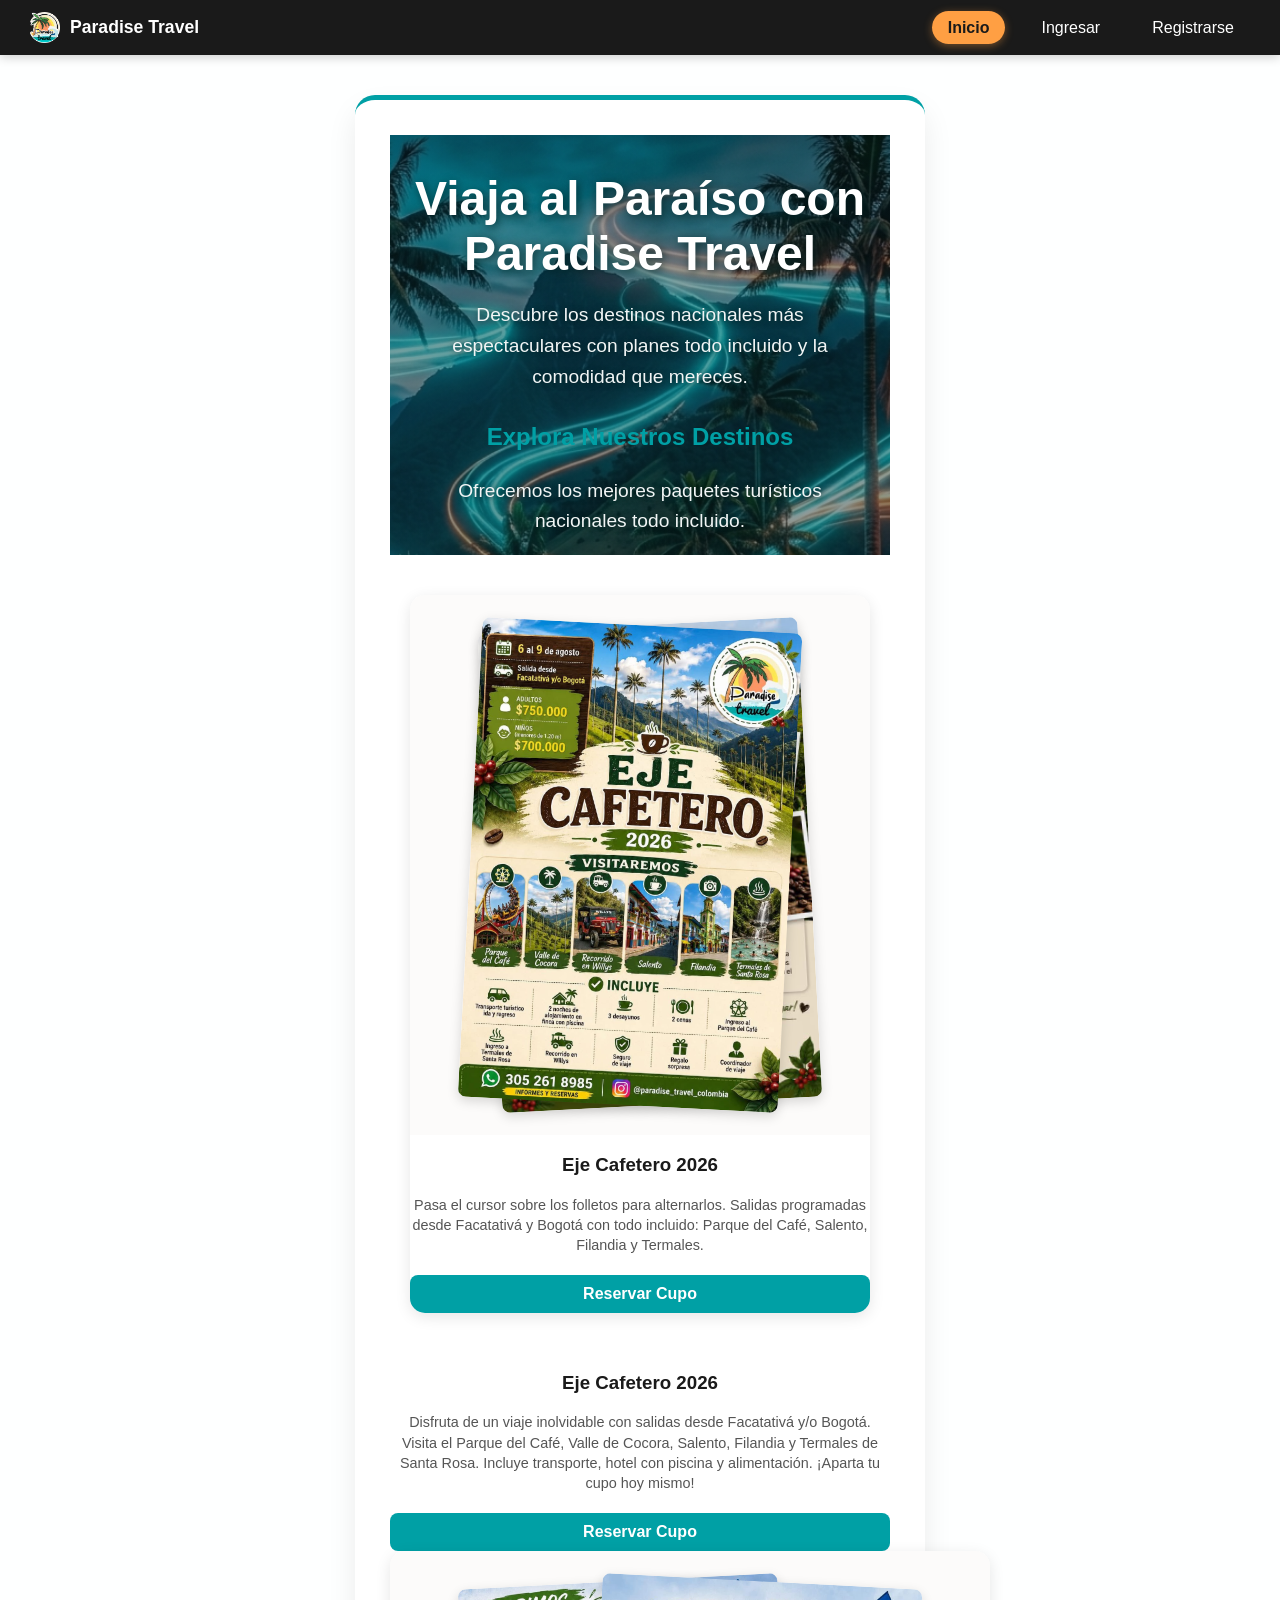
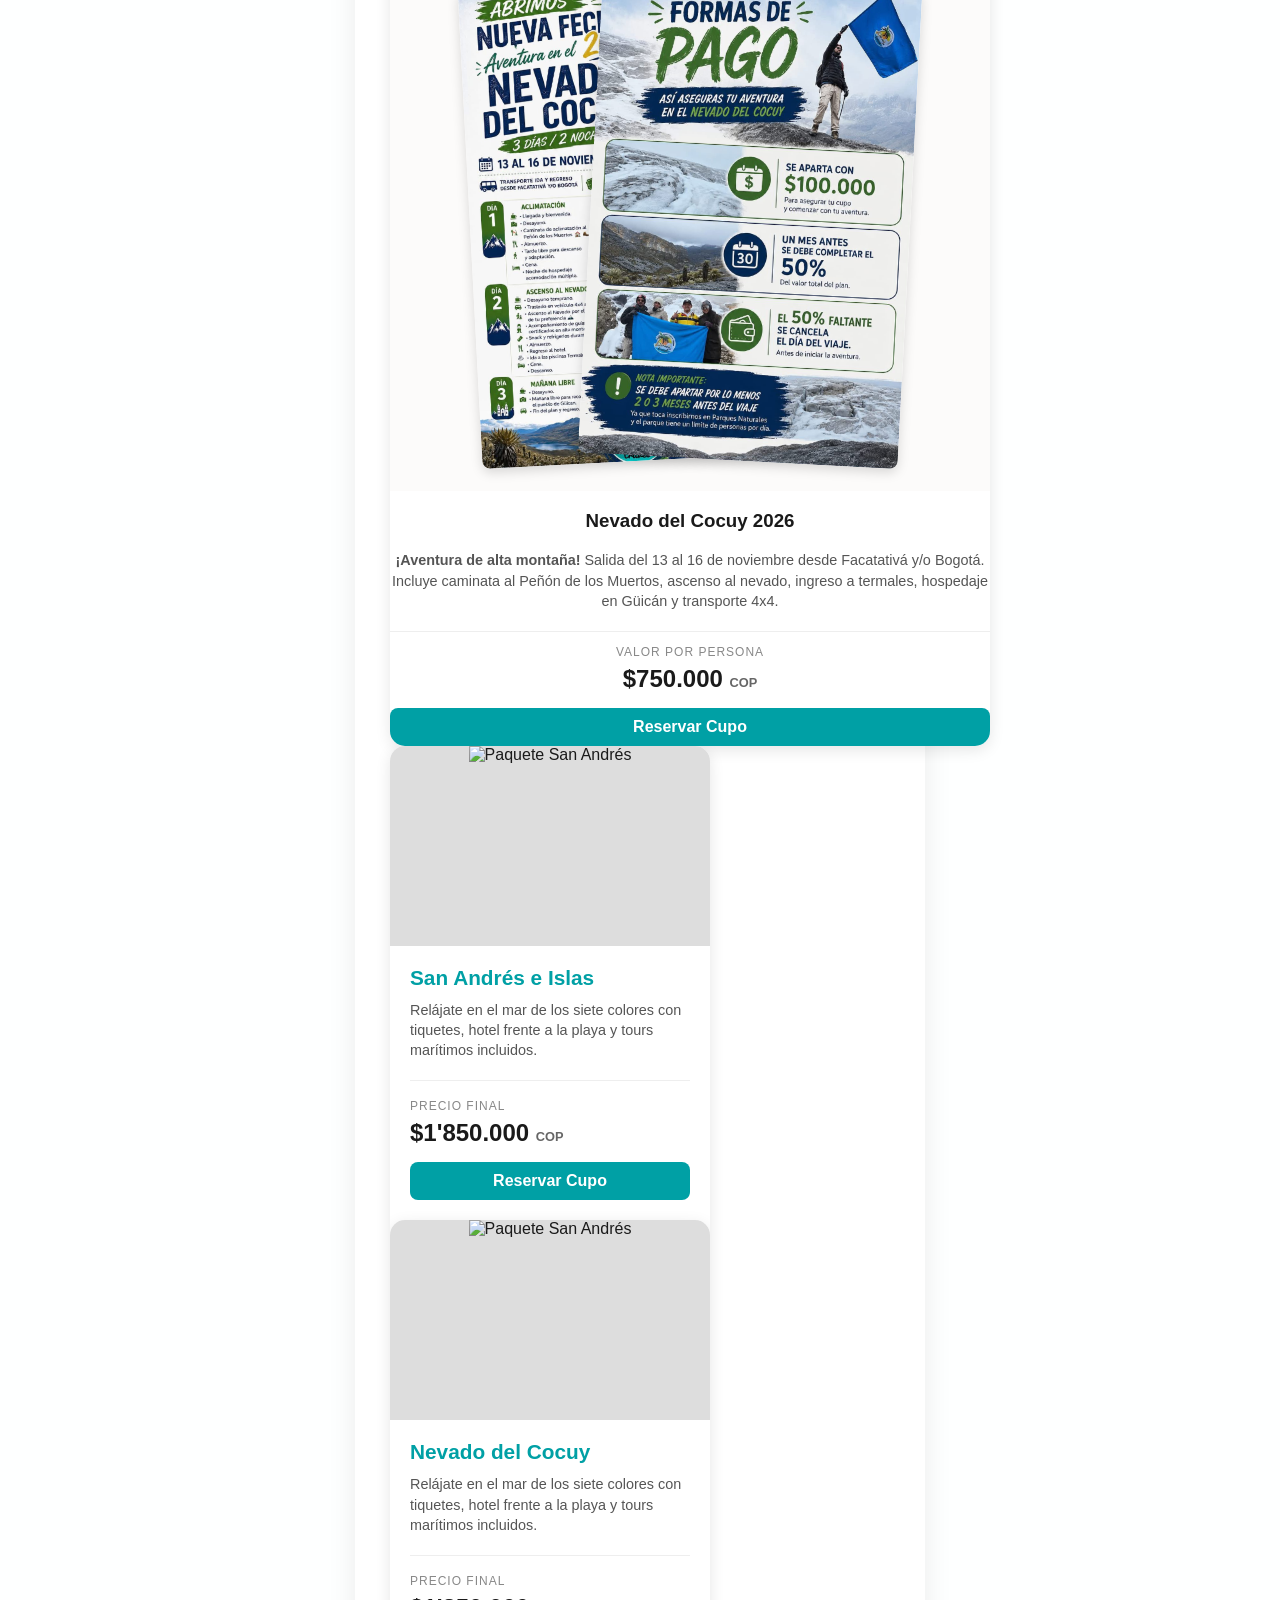
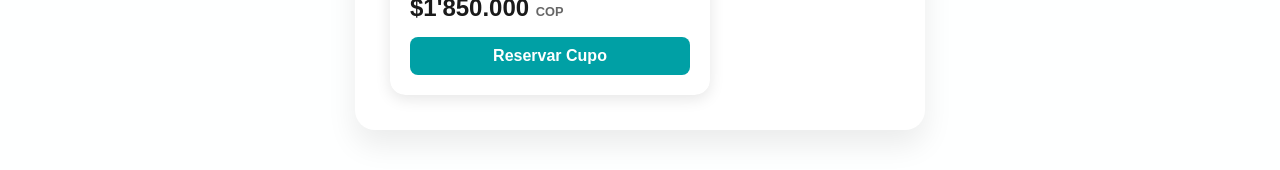
==== index.html @ 08f0cfcc "Primer commit - Estructura completa" ====
<!DOCTYPE html>
<html lang="es">
<head>
    <meta charset="UTF-8">
    <title>Bienvenido a Paradise Travel</title>
    <link rel="stylesheet" href="estilos.css">
</head>
<body>
<nav class="navbar">
        <a href="index.html" class="nav-marca-enlace">
            <div class="nav-marca">
                <img src="logo paradise.png" alt="Mini Logo" class="nav-mini-logo">
                <span>Paradise Travel</span>
            </div>
        </a>
        <ul class="nav-enlaces">
            <li><a href="index.html" class="activo">Inicio</a></li>
            <li><a href="login.html">Ingresar</a></li>
            <li><a href="registro.html">Registrarse</a></li>
        </ul>
    </nav>

<main>
        <!-- SECCIÓN BIENVENIDA (Ya la tienes) -->
        <section class="bienvenida">
            <!-- BANNER DE BIENVENIDA (HERO SECTION) -->
        <section class="hero-banner">
            <div class="hero-contenido">
                <h1>Viaja al Paraíso con Paradise Travel</h1>
                <p>Descubre los destinos nacionales más espectaculares con planes todo incluido y la comodidad que mereces.</p>
            <h2>Explora Nuestros Destinos</h2>
            <p>Ofrecemos los mejores paquetes turísticos nacionales todo incluido.</p>
        </section>

        <!-- CONTENEDOR PRINCIPAL DEL CATÁLOGO -->
        <section class="catalogo-contenedor">
            
     <!-- TARJETA DEL EJE CAFETERO CON EFECTO INTERACTIVO -->
            <div class="tarjeta-destino-interactiva">
                
                <!-- LOS FLYERS SE SUPERPONEN AQUÍ -->
                <div class="galeria-superpuesta">
                    <div class="wrapper-flyer flyer-izquierdo">
                        <img src="fl 1 del eje.jpeg" alt="Flyer 1 Eje Cafetero">
                    </div>
                    <div class="wrapper-flyer flyer-derecho">
                        <img src="fl 2 eje.jpeg" alt="Flyer 2 Eje Cafetero">
                    </div>
                </div>

                <!-- TEXTO Y BOTÓN INFERIOR -->
                <div class="tarjeta-cuerpo-ancho">
                    <h3>Eje Cafetero 2026</h3>
                    <p class="tarjeta-descripcion">
                        Pasa el cursor sobre los folletos para alternarlos. Salidas programadas desde Facatativá y Bogotá con todo incluido: Parque del Café, Salento, Filandia y Termales.
                    </p>
                    <a href="registro.html" class="boton-tarjeta">Reservar Cupo</a>
                </div>

            </div>

        </section>

                <!-- SECCIÓN DEL TEXTO Y BOTÓN ABAJO -->
                <div class="tarjeta-cuerpo-ancho">
                    <h3>Eje Cafetero 2026</h3>
                    <p class="tarjeta-descripcion">
                        Disfruta de un viaje inolvidable con salidas desde Facatativá y/o Bogotá. Visita el Parque del Café, Valle de Cocora, Salento, Filandia y Termales de Santa Rosa. Incluye transporte, hotel con piscina y alimentación. ¡Aparta tu cupo hoy mismo!
                    </p>
                    <a href="registro.html" class="boton-tarjeta">Reservar Cupo</a>
                </div>

            </div>

        </section>
            <!-- TARJETA 2: NEVADO DEL COCUY INTERACTIVA -->
            <div class="tarjeta-destino-interactiva">
                
                <!-- LOS FLYERS DEL COCUY SE SUPERPONEN AQUÍ -->
                <div class="galeria-superpuesta">
                     <div class="wrapper-flyer flyer-derecho">
                        <img src="fl 2 cocuy.jpeg" alt="Flyer 2 Nevado del Cocuy">
                    </div>
                    <div class="wrapper-flyer flyer-izquierdo">
                        <img src="fl 1 cocuy.jpeg" alt="Flyer 1 Nevado del Cocuy">
                    </div>
                </div>

                <!-- TEXTO Y BOTÓN INFERIOR COCUY -->
                <div class="tarjeta-cuerpo-ancho">
                    <h3>Nevado del Cocuy 2026</h3>
                    <p class="tarjeta-descripcion">
                        <strong>¡Aventura de alta montaña!</strong> Salida del 13 al 16 de noviembre desde Facatativá y/o Bogotá. Incluye caminata al Peñón de los Muertos, ascenso al nevado, ingreso a termales, hospedaje en Güicán y transporte 4x4.
                    </p>
                    <div class="tarjeta-precio" style="border-top: 1px solid #eeeeee; padding-top: 10px; margin-bottom: 15px; text-align: center;">
                        <span style="font-size: 0.75rem; color: #888;">Valor por Persona</span>
                        <p style="margin: 5px 0 0 0; font-size: 1.5rem; font-weight: bold; color: #1a1a1a;">$750.000 <small>COP</small></p>
                    </div>
                    <a href="registro.html" class="boton-tarjeta">Reservar Cupo</a>
                </div>

            </div>
            <!-- TARJETA 3: SAN ANDRÉS -->
            <div class="tarjeta-destino">
                <div class="tarjeta-imagen">
                    <img src="san-andres.jpg" alt="Paquete San Andrés">
                </div>
                <div class="tarjeta-cuerpo">
                    <h3>San Andrés e Islas</h3>
                    <p class="tarjeta-descripcion">Relájate en el mar de los siete colores con tiquetes, hotel frente a la playa y tours marítimos incluidos.</p>
                    <div class="tarjeta-precio">
                        <span>Precio Final</span>
                        <p>$1'850.000 <small>COP</small></p>
                    </div>
                    <a href="registro.html" class="boton-tarjeta">Reservar Cupo</a>
                </div>
                  <!-- TARJETA 2: cocuy -->
            <div class="tarjeta-destino">
                <div class="tarjeta-imagen">
                    <img src="san-andres.jpg" alt="Paquete San Andrés">
                </div>
                <div class="tarjeta-cuerpo">
                    <h3>Nevado del Cocuy</h3>
                    <p class="tarjeta-descripcion">Relájate en el mar de los siete colores con tiquetes, hotel frente a la playa y tours marítimos incluidos.</p>
                    <div class="tarjeta-precio">
                        <span>Precio Final</span>
                        <p>$1'850.000 <small>COP</small></p>
                    </div>
                    <a href="registro.html" class="boton-tarjeta">Reservar Cupo</a>
                </div>
            </div>

        </section>
    </main>

</body>
</html>
---- estilos.css ----
@import url('https://fonts.googleapis.com/css2?family=Pacifico&display=swap'); /* estilo de la tipografia de los h1*/
/* 1. EFECTO ACTIVO EN EL MENÚ */
.nav-enlaces a.activo
 {
    background-color: #ff9f43; /* El naranja cálido de tu marca */
    color: #1a1a1a;            /* Texto oscuro para que se lea perfecto */
    font-weight: bold;         /* Resalta la letra */
    box-shadow: 0 2px 8px rgba(255, 159, 67, 0.4); /* Un brillo sutil */
 }
/* 2. Estilos generales con fondo tono arena muy suave */
body {
    font-family: 'Segoe UI', Tahoma, Geneva, Verdana, sans-serif;
    background-color: #feffff; /* Un color crema/arena muy claro del logo */
    color: #1a1a1a; /* El negro del texto de Paradise Travel */
    margin: 0;
    padding: 0;
    text-align: center;
    display: flex;
    flex-direction: column;
    min-height: 100vh;
}

/* 3. Encabezado con el Turquesa del mar de tu logo */
header {
    background-color: #00a0a5; /* El turquesa vivo del agua */
    color: #f7e7d6; /* Texto blanco para que resalte */
    padding: 4
    30px 15px;
    box-shadow: 0 4px 10px rgba(0, 0, 0, 0.15);
}

header h1 {
    margin: 0;
    font-family: 'Pacifico', cursive; /* ← ESTA LÍNEA APLICA LA LETRA DEL LOGO */
    font-size: 3.5rem; /* La agrandamos un poco porque esta fuente suele verse más chica */
    text-shadow: 2px 2px 4px rgba(0, 0, 0, 0.3);
    letter-spacing: 1px;
}

header p {
    color: #ffe6a3; /* El amarillo claro del sol en el texto secundario */
    font-weight: bold;
    margin-top: 5px;
    font-size: 1.2rem;
}

/* 4. Caja principal blanca para formularios y secciones */
main {
    flex: 1;
    max-width: 500px;
    width: 90%;
    margin: 40px auto;
    background-color: #ffffff;
    padding: 35px;
    border-radius: 20px;
    border-top: 5px solid #00a0a5; /* linea turquesa arriba decorativa*/
    box-shadow: 0 15px 30px rgba(0, 0, 0, 0.08);
}
main h2 {
    color: #00a0a5;
    margin-bottom: 25px;
}

/* 5. Inputs estilizados  con animación */
input {
    width: 95%;
    padding: 12px;
    margin-top: 8px;
    border: 2px solid #cbd5e1;
    border-radius: 8px;
    font-size: 1rem;
    outline: none;
    transition: all 0.3s ease;
}
/* Efecto cuando el usuario va a escribir en la caja */
input:focus {
    border-color: #00a0a5; /* El borde cambia al turquesa del logo */
    box-shadow: 0 0 8px rgba(0, 160, 165, 0.2); /* Resplandor suave */
    background-color: #f0fdfa; /* Fondo sutilmente azulado */
}

/* 6. Botones con el Naranja- Amarillo Atardecer del logo */
button, .boton-enlace {
    display: inline-block;
    background-color: #ff9f43; /* El naranja cálido del atardecer */
    color: #1a1a1a; /* Texto oscuro como las letras del logo */
    padding: 14px 30px;
    border: none;
    border-radius: 50px; /* Bordes más redondeados y amigables */
    font-size: 1rem;
    font-weight: bold;
    text-decoration: none;
    cursor: pointer;
    transition: all 0.3s ease;
    margin: 10px;
    box-shadow: 0 4px 10px rgba(0, 0, 0, 0.3);
}

/* Efecto al pasar el mouse por encima del botón */
button:hover, .boton-enlace:hover {
    background-color: #00a0a5; /* Cambia a turquesa al pasar el mouse */
    color: white;
    transform: translateY(-3px); /* Pequeño salto animado */
    box-shadow: 0 6px 15px rgba(0, 160, 165, 0.4);
}
/* 7. Pie de página institucional (Footer) */
footer {
    background-color: #1a1a1a; /* Negro del logo */
    color: #ffffff;
    padding: 15px;
    font-size: 0.9rem;
    margin-top: auto;
}
/* 8. Estilo personalizado para el logo del encabezado */
.logo-agencia {
    max-width: 130px; /* Controla qué tan grande se verá el logo */
    height: auto;     /* Mantiene las proporciones de la imagen para que no se deforme */
    border-radius: 50%; /* Hace que el borde sea redondeado si lo deseas */
    margin-bottom: 15px;
    box-shadow: 0 4px 8px rgba(0, 0, 0, 0.2); /* Le da una sombra suave */
}
/* 9. Estilo para el logo al inicio del texto (en la misma línea) */
.logo-linea {
    width: 70px;         /* Tamaño ideal para que quepa al lado del texto */
    height: auto;
    vertical-align: middle; /* ¡Este es el truco! Alinea la imagen perfectamente con las letras */
    margin-right: 15px;  /* Le da un espacio elegante entre el logo y el texto */
}
/* 10. Estilo exclusivo para el logo de la página de error */
.logo-paradise-error {
    max-width: 100px; /* ← Aquí pones el tamaño que quieras (por ejemplo, más chico que el index) */
    height: auto;
    margin-bottom: 10px;
    box-shadow: 0 4px 6px rgba(0, 0, 0, 0.15);
}
/* 11. Estilo exclusivo para el logo de la página de registro */
.logo-paradise-registro {
    max-width: 100px; /* ← Aquí pones el tamaño que quieras (por ejemplo, más chico que el index) */
    height: auto;
    margin-bottom: 10px;
    box-shadow: 0 4px 6px rgba(0, 0, 0, 0.15);
}
/* 12. BARRA DE NAVEGACIÓN MODERNA (NAVBAR) */
.navbar {
    background-color: #1a1a1a;
    display: flex;
    justify-content: space-between;
    align-items: center;
    padding: 12px 30px;
    box-shadow: 0 2px 10px rgba(0, 0, 0, 0.2);
    position: sticky;
    top: 0;
    z-index: 1000;
    .nav-marca-enlace {
    text-decoration: none;
}
}

.nav-marca {
    display: flex;
    align-items: center;
    color: #ffffff;
    font-weight: bold;
    font-size: 1.1rem;
}

.nav-mini-logo {
    width: 30px;
    height: auto;
    margin-right: 10px;
}

.nav-enlaces {
    list-style: none;
    display: flex;
    margin: 0;
    padding: 0;
}

.nav-enlaces li {
    margin-left: 20px;
}

.nav-enlaces a {
    color: #ffffff;
    text-decoration: none;
    font-size: 1rem;
    font-weight: 500;
    padding: 8px 16px;
    border-radius: 20px;
    transition: all 0.3s ease;
}

.nav-enlaces a:hover {
    background-color: #ff9f43;
    color: #1a1a1a;
    font-weight: bold;
}

/* 11. EFECTO ACTIVO EN EL MENÚ */
.nav-enlaces a.activo {
    background-color: #ff9f43;
    color: #1a1a1a;
    font-weight: bold;
    box-shadow: 0 2px 8px rgba(255, 159, 67, 0.4);
}
/* ==========================================
   12. SECCIÓN DEL CATÁLOGO DE TARJETAS (CARDS)
   ========================================== */

/* Contenedor que alinea las tarjetas de lado a lado */
.catalogo-contenedor {
    display: flex;
    flex-wrap: wrap;
    justify-content: center;
    gap: 30px;
    padding: 40px 20px;
    max-width: 1200px;
    margin: 0 auto;
}

/* Estructura individual de cada tarjeta */
.tarjeta-destino {
    background-color: #ffffff;
    border-radius: 15px;
    width: 320px;
    box-shadow: 0 4px 15px rgba(0, 0, 0, 0.1);
    overflow: hidden;
    display: flex;
    flex-direction: column;
    transition: transform 0.3s ease, box-shadow 0.3s ease;
}

/* Efecto visual al pasar el mouse por encima */
.tarjeta-destino:hover {
    transform: translateY(-5px);
    box-shadow: 0 8px 25px rgba(0, 0, 0, 0.15);
}

/* Contenedor de la foto */
.tarjeta-imagen {
    position: relative;
    height: 200px;
    background-color: #ddd; /* Fondo gris por si no carga la foto */
}

.tarjeta-imagen img {
    width: 100%;
    height: 100%;
    object-fit: cover;
}

/* Etiqueta flotante para el sorteo del Eje Cafetero */
.etiqueta-destacado {
    position: absolute;
    top: 15px;
    left: 15px;
    background-color: #ff9f43; /* Naranja de tu marca */
    color: #1a1a1a;
    padding: 5px 12px;
    font-weight: bold;
    font-size: 0.8rem;
    border-radius: 20px;
    box-shadow: 0 2px 5px rgba(0,0,0,0.2);
}

/* Espaciado del contenido interno */
.tarjeta-cuerpo {
    padding: 20px;
    display: flex;
    flex-direction: column;
    flex-grow: 1;
    text-align: left;
}

.tarjeta-cuerpo h3 {
    margin: 0 0 10px 0;
    color: #00a0a5; /* El turquesa del logo */
    font-size: 1.3rem;
}

.tarjeta-descripcion {
    font-size: 0.9rem;
    color: #555555;
    line-height: 1.4;
    margin: 0 0 20px 0;
    flex-grow: 1; /* Hace que todas las descripciones ocupen el mismo espacio */
}

/* Sección interna de precios */
.tarjeta-precio {
    border-top: 1px solid #eeeeee;
    padding-top: 15px;
    margin-bottom: 15px;
}

.tarjeta-precio span {
    font-size: 0.75rem;
    color: #888888;
    text-transform: uppercase;
    letter-spacing: 1px;
}

.tarjeta-precio p {
    margin: 5px 0 0 0;
    font-size: 1.5rem;
    font-weight: bold;
    color: #1a1a1a;
}

.tarjeta-precio small {
    font-size: 0.8rem;
    color: #666666;
}

/* Botón de acción interno de la tarjeta */
.boton-tarjeta {
    display: block;
    text-align: center;
    background-color: #00a0a5;
    color: #ffffff;
    text-decoration: none;
    padding: 10px;
    border-radius: 8px;
    font-weight: bold;
    transition: background-color 0.2s ease;
}

.boton-tarjeta:hover {
    background-color: #ff9f43; /* Cambia al naranja en hover */
    color: #1a1a1a;
}
/* ==========================================
   13. MINIATURAS PARA MÚLTIPLES IMÁGENES
   ========================================== */

/* Contenedor de la galería dentro de la tarjeta */
.tarjeta-imagen-galeria {
    display: flex;
    flex-direction: column;
}

/* Área de la foto principal */
.imagen-principal {
    position: relative;
    height: 180px;
    background-color: #ddd;
}

.imagen-principal img {
    width: 100%;
    height: 100%;
    object-fit: cover;
}

/* Fila de imágenes pequeñas */
.tarjeta-miniaturas {
    display: flex;
    gap: 5px;
    padding: 8px 15px;
    background-color: #f9f9f9;
    border-bottom: 1px solid #eeeeee;
}

/* Estilo de cada miniatura */
.miniatura {
    width: 450px;
    height: 335px;
    object-fit: cover;
    border-radius: 4px;
    cursor: pointer;
    opacity: 0.6;
    border: 1px solid #ddd;
    transition: all 0.2s ease;
}

/* Efecto al pasar el mouse o cuando esté seleccionada */
.miniatura:hover, .miniatura.activa {
    opacity: 1;
    border-color: #00a0a5; /* El turquesa de tu marca */
    transform: scale(1.05);
}   
/* ==========================================
   14. EFECTO DE SUPERPOSICIÓN INTERACTIVA (HOVER OVERLAP)
   ========================================== */

/* Contenedor de la tarjeta */
.tarjeta-destino-interactiva {
    background-color: #ffffff;
    border-radius: 15px;
    width: 600px; /* Un ancho equilibrado para que se note el solape */
    box-shadow: 0 4px 15px rgba(0, 0, 0, 0.1);
    overflow: hidden;
    display: flex;
    flex-direction: column;
    margin: 0 auto;
}

/* Espacio donde las imágenes flotan y se enciman */
.galeria-superpuesta {
    display: flex;
    justify-content: center;
    position: relative;
    height: 480px; /* Altura controlada para tus imágenes de 450px de ancho */
    background-color: #fcfbfa;
    padding: 30px 10px;
}

/* Base para los folletos individuales */
.wrapper-flyer {
    position: absolute; /* Permite poner uno encima de otro */
    width: 320px; /* Ancho visual de la muestra */
    transition: transform 0.4s ease, z-index 0s, box-shadow 0.3s ease;
    cursor: pointer;
}

.wrapper-flyer img {
    width: 100%;
    height: auto;
    border-radius: 8px;
    box-shadow: 0 4px 12px rgba(0,0,0,0.15);
}

/* --- POSICIONAMIENTO INICIAL (EFECTO ABANICO) --- */

/* El de la izquierda se tira un poco al centro y está abajo */
.flyer-izquierdo {
    left: 80px;
    z-index: 1;
    transform: rotate(-3deg); /* Le da un toque dinámico inclinado */
}

/* El de la derecha se monta encima por defecto */
.flyer-derecho {
    right: 80px;
    z-index: 2;
    transform: rotate(3deg);
}

/* --- COMPORTAMIENTO INTERACTIVO (AL PASAR EL CURSOR) --- */

/* Regla de oro: El flyer que toques se va al frente (z-index máximo) y se endereza */
.wrapper-flyer:hover {
    z-index: 10 !important;
    transform: scale(1.05) rotate(0deg); /* Se agranda un poquito y se alinea derecho */
    box-shadow: 0 10px 25px rgba(0,0,0,0.3);
}

/* REGLA RESPONSIVE: En celulares se apilan de forma normal */
@media (max-width: 650px) {
    .tarjeta-destino-interactiva {
        width: 100%;
        max-width: 340px;
    }
    .galeria-superpuesta {
        height: auto;
        display: flex;
        flex-direction: column;
        gap: 15px;
    }
    .wrapper-flyer {
        position: relative;
        left: 0 !important;
        right: 0 !important;
        width: 100%;
        transform: none !important;
    }
}
/* ==========================================
   15. BANNER PRINCIPAL (HERO SECTION)
   ========================================== */

.hero-banner {
    /* Ajustamos el fondo local con tu nueva imagen de neón */
    background-image: linear-gradient(rgba(10, 35, 36, 0.4), rgba(10, 35, 36, 0.5)), url(fonde\ banner.png);
    background-size: cover;
    background-position: center;
    background-attachment: fixed;
    height: 420px;
    display: flex;
    align-items: center;
    justify-content: center;
    text-align: center;
    color: #ffffff;
    padding: 0 20px;
}

/* Caja de contenido interno */
.hero-contenido {
    max-width: 800px;
}

/* Título principal con sintonía en la sombra */
.hero-contenido h1 {
    font-size: 3rem;
    margin-bottom: 15px;
    font-weight: bold;
    color: #ffffff;
    text-shadow: 2px 2px 10px rgba(0, 32, 33, 0.8);
}

/* Subtítulo */
.hero-contenido p {
    font-size: 1.2rem;
    margin-bottom: 30px;
    line-height: 1.6;
    color: #f1f5f5;
    text-shadow: 1px 1px 6px rgba(0, 32, 33, 0.8);
}

/* Botón de llamado a la acción con tu color turquesa institucional */
.boton-hero {
    display: inline-block;
    background-color: #00a0a5; /* El turquesa de tu marca */
    color: #ffffff;
    padding: 14px 35px;
    border-radius: 30px;
    font-size: 1.1rem;
    font-weight: bold;
    text-decoration: none;
    box-shadow: 0 4px 15px rgba(0, 160, 165, 0.4);
    transition: all 0.3s ease;
}

/* Efecto al pasar el mouse por el botón: Cambia al naranja vibrante */
.boton-hero:hover {
    background-color: #ff9f43; /* El naranja de tu marca */
    color: #1a1a1a;
    transform: translateY(-3px);
    box-shadow: 0 6px 20px rgba(255, 159, 67, 0.4);
}

/* Ajuste responsive para pantallas pequeñas */
@media (max-width: 768px) {
    .hero-banner {
        height: 350px;
    }
    .hero-contenido h1 {
        font-size: 2rem;
    }
    .hero-contenido p {
        font-size: 1rem;
    }
}
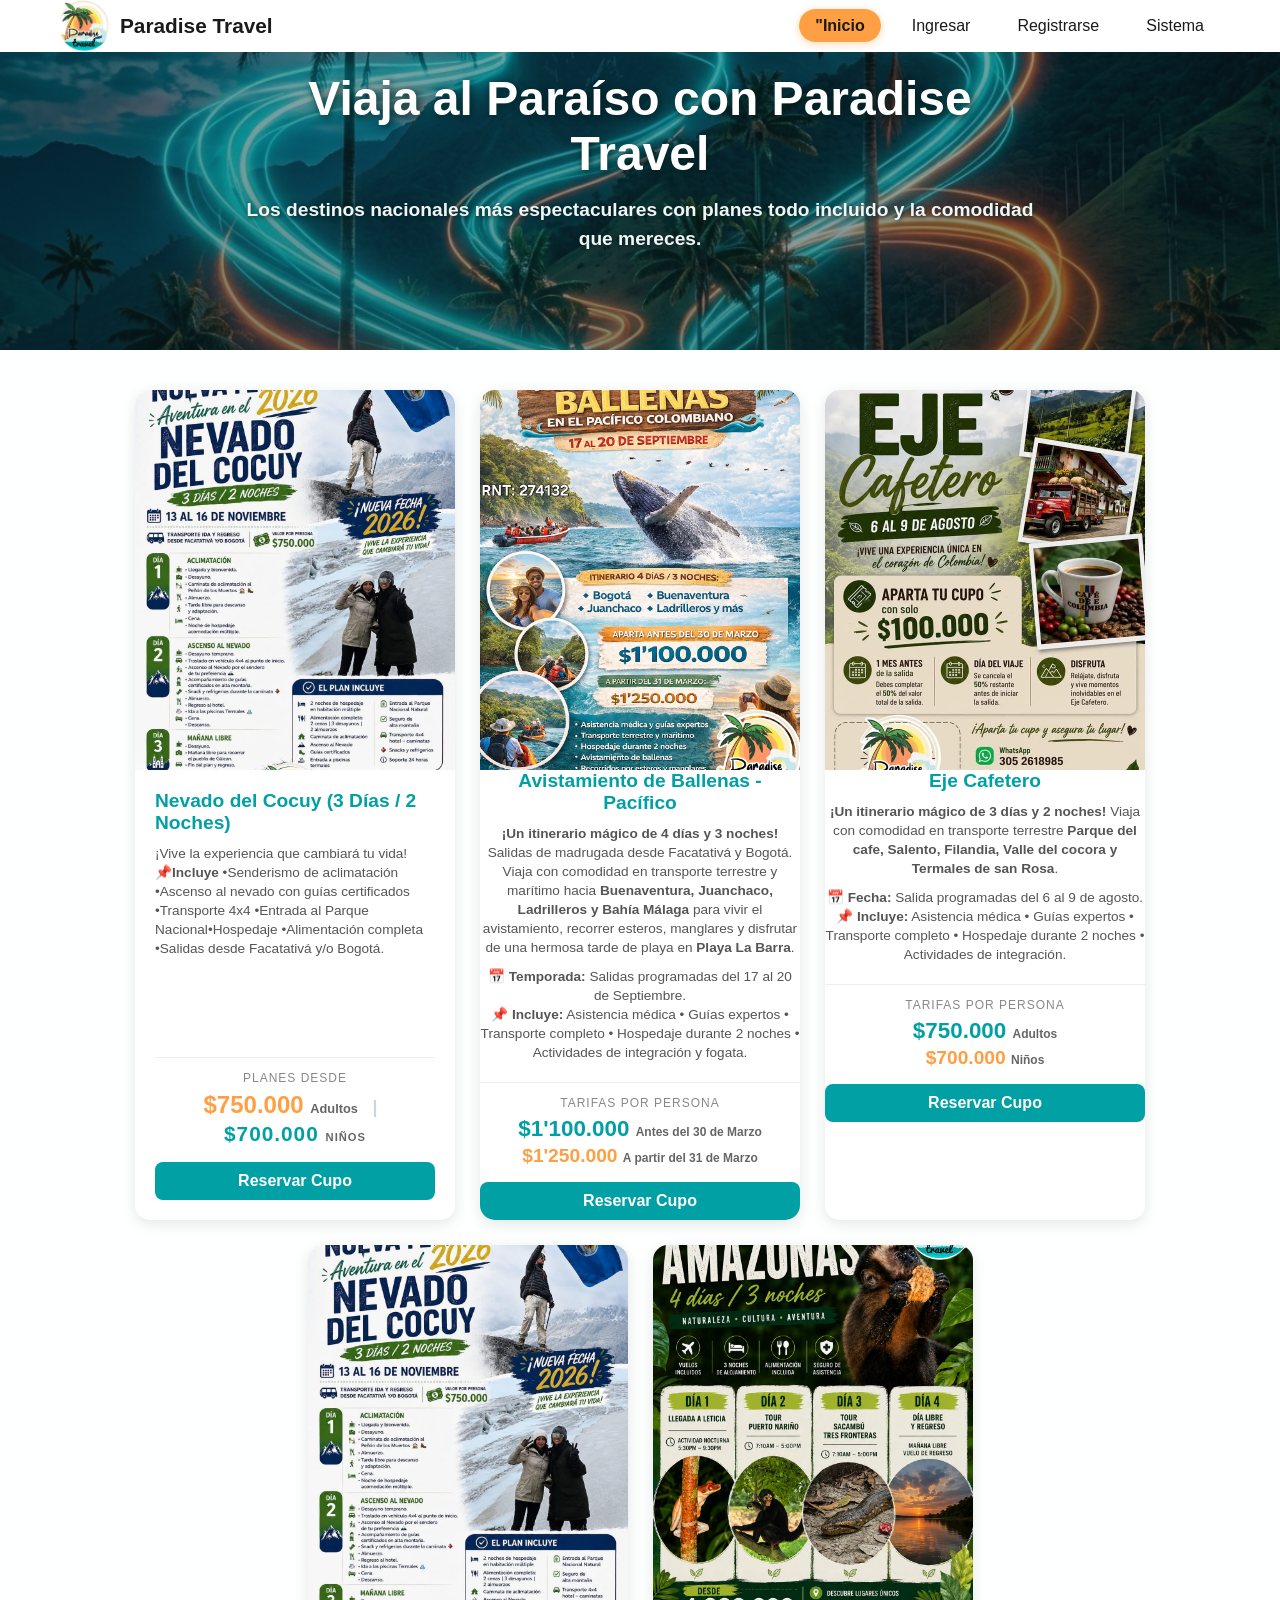
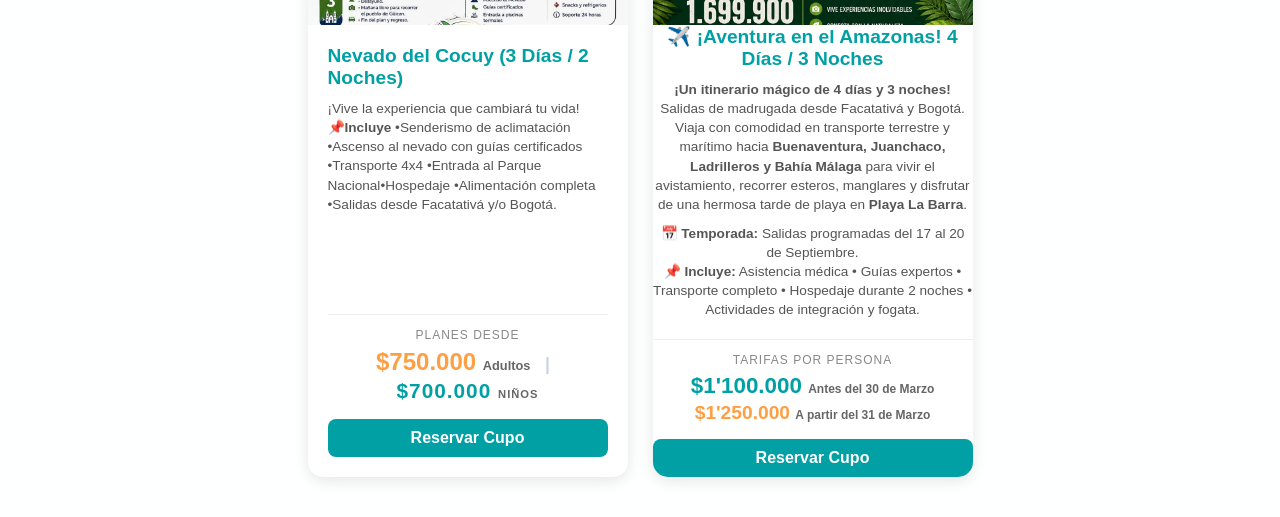
==== commit bc7fc0db: "Reestructuración y orden de carpetas y archivos HTML" ====
--- a/index.html
+++ b/index.html
@@ -2,135 +2,189 @@
 <html lang="es">
 <head>
     <meta charset="UTF-8">
+    <meta name="viewport" content="width=device-width, initial-scale=1.0">
     <title>Bienvenido a Paradise Travel</title>
-    <link rel="stylesheet" href="estilos.css">
+    <link rel="stylesheet" href="css/estilos.css">
 </head>
 <body>
-<nav class="navbar">
-        <a href="index.html" class="nav-marca-enlace">
-            <div class="nav-marca">
-                <img src="logo paradise.png" alt="Mini Logo" class="nav-mini-logo">
+
+    <!-- MENÚ DE NAVEGACIÓN -->
+    <nav class="nav-marca">
+        <div class="nav-marca-contenedor">
+            <a href="index.html" class="nav-marca-enlace">
+                <!-- Ruta corregida apuntando a la carpeta img -->
+                <img src="img/logo paradise.png" alt="Logo Paradise Travel" class="nav-logo-img" width="50">
                 <span>Paradise Travel</span>
-            </div>
-        </a>
-        <ul class="nav-enlaces">
-            <li><a href="index.html" class="activo">Inicio</a></li>
-            <li><a href="login.html">Ingresar</a></li>
-            <li><a href="registro.html">Registrarse</a></li>
-        </ul>
+            </a>
+
+            <ul class="nav-enlaces">
+                <li><a href="index.html" class="activo">"Inicio</a></li>
+                <li><a href="login.html">Ingresar</a></li>
+                <li><a href="registro.html">Registrarse</a></li>
+                <li><a href="error.html">Sistema</a></li>
+            </ul>
+        </div>
     </nav>
 
-<main>
-        <!-- SECCIÓN BIENVENIDA (Ya la tienes) -->
-        <section class="bienvenida">
-            <!-- BANNER DE BIENVENIDA (HERO SECTION) -->
-        <section class="hero-banner">
-            <div class="hero-contenido">
-                <h1>Viaja al Paraíso con Paradise Travel</h1>
-                <p>Descubre los destinos nacionales más espectaculares con planes todo incluido y la comodidad que mereces.</p>
-            <h2>Explora Nuestros Destinos</h2>
-            <p>Ofrecemos los mejores paquetes turísticos nacionales todo incluido.</p>
-        </section>
+    <!-- BANNER PRINCIPAL -->
+    <section class="hero-banner">
+        <div class="hero-contenido">
+            <h1>Viaja al Paraíso con Paradise Travel</h1>
+            <p><strong>Los destinos nacionales más espectaculares con planes todo incluido y la comodidad que mereces.</strong> </p>
+        </div>
+    </section>
 
-        <!-- CONTENEDOR PRINCIPAL DEL CATÁLOGO -->
-        <section class="catalogo-contenedor">
-            
-     <!-- TARJETA DEL EJE CAFETERO CON EFECTO INTERACTIVO -->
-            <div class="tarjeta-destino-interactiva">
-                
-                <!-- LOS FLYERS SE SUPERPONEN AQUÍ -->
-                <div class="galeria-superpuesta">
-                    <div class="wrapper-flyer flyer-izquierdo">
-                        <img src="fl 1 del eje.jpeg" alt="Flyer 1 Eje Cafetero">
+    <!-- AQUÍ EMPIEZA EL MAIN (catálogo de tarjetas) -->
+    <main style="max-width: 1200px; width: 100%; margin: 0 auto; background: none; box-shadow: none; border: none; padding: 0;">
+
+        <!-- Contenedor de  tarjetas interactivas (Eje Cafetero, Cocuy, Ballenas) -->
+        <div class="catalogo-contenedor">
+
+            <!-- Ficha del Nevado del Cocuy -->
+            <div class="tarjeta-destino">
+                <div class="tarjeta-imagen-hover">
+                    <!-- Recuerda renombrar tus archivos o poner el nombre exacto aquí -->
+                    <img src="img/fl 1 cocuy.jpeg" alt="Aventura Nevado del Cocuy" class="foto-frontal">
+                    <img src="img/fl 2 cocuy.jpeg" alt="Formas de Pago Cocuy" class="foto-trasera">
+                </div>
+                <div class="tarjeta-cuerpo">
+                    <h3>Nevado del Cocuy (3 Días / 2 Noches)</h3>
+                    <p class="tarjeta-descripcion">
+                        ¡Vive la experiencia que cambiará tu vida! <br>
+                        📌<strong>Incluye</strong> •Senderismo de aclimatación •Ascenso al nevado con guías certificados •Transporte 4x4 •Entrada al Parque Nacional•Hospedaje •Alimentación completa •Salidas desde Facatativá y/o Bogotá.
+                    </p>
+                    <div class="tarjeta-precio" style="border-top: 1px solid #eeeeee; padding-top: 10px; margin-bottom: 15px; text-align: center;">
+                        <span style="font-size: 0.75rem; color: #888; text-transform: uppercase; letter-spacing: 1px;">Planes desde</span>
+                        <p style="margin: 5px 0 0 0; font-size: 1.5rem; font-weight: bold; color: #ff9f43;">
+                            $750.000 <small style="font-size: 0.8rem; color: #666;">Adultos</small>
+                            <span style="font-size: 1.1rem; color: #cbd5e1; margin: 0 8px;">|</span>
+                            <span style="font-size: 1.3rem; color: #00a0a5;">$700.000 <small style="font-size: 0.7rem; color: #666;"><strong>Niños</strong></small></span>
+                        </p>
                     </div>
-                    <div class="wrapper-flyer flyer-derecho">
-                        <img src="fl 2 eje.jpeg" alt="Flyer 2 Eje Cafetero">
-                    </div>
+                    <a href="#" class="boton-tarjeta">Reservar Cupo</a>
                 </div>
-
-                <!-- TEXTO Y BOTÓN INFERIOR -->
-                <div class="tarjeta-cuerpo-ancho">
-                    <h3>Eje Cafetero 2026</h3>
-                    <p class="tarjeta-descripcion">
-                        Pasa el cursor sobre los folletos para alternarlos. Salidas programadas desde Facatativá y Bogotá con todo incluido: Parque del Café, Salento, Filandia y Termales.
-                    </p>
-                    <a href="registro.html" class="boton-tarjeta">Reservar Cupo</a>
-                </div>
-
             </div>
 
-        </section>
+            <!-- Avistamiento de Ballenas - Pacífico -->
+            <div class="tarjeta-destino">
+                <div class="tarjeta-imagen-hover">
+                    <!-- Esta es la que se ve al principio -->
+                    <img class="foto-frontal" src="img/fl 1 ballenas.png" alt="Fl 1 Ballenas">
+                    <img class="foto-trasera" src="img/fl 2 ballenas.png" alt="fl 2 Ballenas">
+                </div>
+                <div class="tarjeta-cuerpo-ancho">
+                    <h3>Avistamiento de Ballenas - Pacífico</h3>
+                    <p class="tarjeta-descripcion">
+                        <strong>¡Un itinerario mágico de 4 días y 3 noches!</strong> Salidas de madrugada desde Facatativá y Bogotá. Viaja con comodidad en transporte terrestre y marítimo hacia <strong>Buenaventura, Juanchaco, Ladrilleros y Bahía Málaga</strong> para vivir el avistamiento, recorrer esteros, manglares y disfrutar de una hermosa tarde de playa en <strong>Playa La Barra</strong>.
+                    </p>
 
-                <!-- SECCIÓN DEL TEXTO Y BOTÓN ABAJO -->
-                <div class="tarjeta-cuerpo-ancho">
-                    <h3>Eje Cafetero 2026</h3>
-                    <p class="tarjeta-descripcion">
-                        Disfruta de un viaje inolvidable con salidas desde Facatativá y/o Bogotá. Visita el Parque del Café, Valle de Cocora, Salento, Filandia y Termales de Santa Rosa. Incluye transporte, hotel con piscina y alimentación. ¡Aparta tu cupo hoy mismo!
+                    <p class="tarjeta-descripcion" style="font-size: 0.85rem; color: #555; margin-top: -10px;">
+                        📅 <strong>Temporada:</strong> Salidas programadas del 17 al 20 de Septiembre. <br>
+                        📌 <strong>Incluye:</strong> Asistencia médica • Guías expertos • Transporte completo • Hospedaje durante 2 noches • Actividades de integración y fogata.
                     </p>
-                    <a href="registro.html" class="boton-tarjeta">Reservar Cupo</a>
-                </div>
 
-            </div>
-
-        </section>
-            <!-- TARJETA 2: NEVADO DEL COCUY INTERACTIVA -->
-            <div class="tarjeta-destino-interactiva">
-                
-                <!-- LOS FLYERS DEL COCUY SE SUPERPONEN AQUÍ -->
-                <div class="galeria-superpuesta">
-                     <div class="wrapper-flyer flyer-derecho">
-                        <img src="fl 2 cocuy.jpeg" alt="Flyer 2 Nevado del Cocuy">
-                    </div>
-                    <div class="wrapper-flyer flyer-izquierdo">
-                        <img src="fl 1 cocuy.jpeg" alt="Flyer 1 Nevado del Cocuy">
-                    </div>
-                </div>
-
-                <!-- TEXTO Y BOTÓN INFERIOR COCUY -->
-                <div class="tarjeta-cuerpo-ancho">
-                    <h3>Nevado del Cocuy 2026</h3>
-                    <p class="tarjeta-descripcion">
-                        <strong>¡Aventura de alta montaña!</strong> Salida del 13 al 16 de noviembre desde Facatativá y/o Bogotá. Incluye caminata al Peñón de los Muertos, ascenso al nevado, ingreso a termales, hospedaje en Güicán y transporte 4x4.
-                    </p>
                     <div class="tarjeta-precio" style="border-top: 1px solid #eeeeee; padding-top: 10px; margin-bottom: 15px; text-align: center;">
-                        <span style="font-size: 0.75rem; color: #888;">Valor por Persona</span>
-                        <p style="margin: 5px 0 0 0; font-size: 1.5rem; font-weight: bold; color: #1a1a1a;">$750.000 <small>COP</small></p>
-                    </div>
-                    <a href="registro.html" class="boton-tarjeta">Reservar Cupo</a>
-                </div>
-
-            </div>
-            <!-- TARJETA 3: SAN ANDRÉS -->
-            <div class="tarjeta-destino">
-                <div class="tarjeta-imagen">
-                    <img src="san-andres.jpg" alt="Paquete San Andrés">
-                </div>
-                <div class="tarjeta-cuerpo">
-                    <h3>San Andrés e Islas</h3>
-                    <p class="tarjeta-descripcion">Relájate en el mar de los siete colores con tiquetes, hotel frente a la playa y tours marítimos incluidos.</p>
-                    <div class="tarjeta-precio">
-                        <span>Precio Final</span>
-                        <p>$1'850.000 <small>COP</small></p>
-                    </div>
-                    <a href="registro.html" class="boton-tarjeta">Reservar Cupo</a>
-                </div>
-                  <!-- TARJETA 2: cocuy -->
-            <div class="tarjeta-destino">
-                <div class="tarjeta-imagen">
-                    <img src="san-andres.jpg" alt="Paquete San Andrés">
-                </div>
-                <div class="tarjeta-cuerpo">
-                    <h3>Nevado del Cocuy</h3>
-                    <p class="tarjeta-descripcion">Relájate en el mar de los siete colores con tiquetes, hotel frente a la playa y tours marítimos incluidos.</p>
-                    <div class="tarjeta-precio">
-                        <span>Precio Final</span>
-                        <p>$1'850.000 <small>COP</small></p>
+                        <span style="font-size: 0.75rem; color: #888; text-transform: uppercase; letter-spacing: 1px;">Tarifas por Persona</span>
+                        <p style="margin: 5px 0 0 0; font-size: 1.4rem; font-weight: bold; color: #00a0a5;">
+                            $1'100.000 <small style="font-size: 0.75rem; color: #666; font-weight: normal;"><strong>Antes del 30 de Marzo</strong></small>
+                        </p>
+                        <p style="margin: 3px 0 0 0; font-size: 1.2rem; font-weight: bold; color: #ff9f43;">
+                            $1'250.000 <small style="font-size: 0.75rem; color: #666; font-weight: normal;"><strong>A partir del 31 de Marzo</strong></small>
+                        </p>
                     </div>
                     <a href="registro.html" class="boton-tarjeta">Reservar Cupo</a>
                 </div>
             </div>
 
-        </section>
+            <!-- Eje Cafetero -->
+            <div class="tarjeta-destino">
+                <div class="tarjeta-imagen-hover">
+                    <!-- Esta es la que se ve al principio -->
+                    <img class="foto-frontal" src="img/fl 1 del eje.jpeg" alt="Fl 1 Ballenas">
+                    <img class="foto-trasera" src="img/fl 2 eje.jpeg" alt="fl 2 Ballenas">
+                </div>
+                <div class="tarjeta-cuerpo-ancho">
+                    <h3><strong>Eje Cafetero</strong></h3>
+                    <p class="tarjeta-descripcion">
+                        <strong>¡Un itinerario mágico de 3 días y 2 noches!</strong> Viaja con comodidad en transporte terrestre <strong>Parque del cafe, Salento, Filandia, Valle del cocora y Termales de san Rosa</strong>.
+                    </p>
+
+                    <p class="tarjeta-descripcion" style="font-size: 0.85rem; color: #555; margin-top: -10px;">
+                        📅 <strong>Fecha:</strong> Salida programadas del 6 al 9 de agosto. <br>
+                        📌 <strong>Incluye:</strong> Asistencia médica • Guías expertos • Transporte completo • Hospedaje durante 2 noches • Actividades de integración.
+                    </p>
+
+                    <div class="tarjeta-precio" style="border-top: 1px solid #eeeeee; padding-top: 10px; margin-bottom: 15px; text-align: center;">
+                        <span style="font-size: 0.75rem; color: #888; text-transform: uppercase; letter-spacing: 1px;">Tarifas por Persona</span>
+                        <p style="margin: 5px 0 0 0; font-size: 1.4rem; font-weight: bold; color: #00a0a5;">
+                            $750.000 <small style="font-size: 0.75rem; color: #666; font-weight: normal;"><strong>Adultos</strong></small>
+                        </p>
+                        <p style="margin: 3px 0 0 0; font-size: 1.2rem; font-weight: bold; color: #ff9f43;">
+                            $700.000 <small style="font-size: 0.75rem; color: #666; font-weight: normal;"><strong>Niños</strong></small>
+                        </p>
+                    </div>
+                    <a href="registro.html" class="boton-tarjeta">Reservar Cupo</a>
+                </div>
+            </div>
+
+             <!-- Ficha del Nevado del Cocuy -->
+            <div class="tarjeta-destino">
+                <div class="tarjeta-imagen-hover">
+                    <!-- Recuerda renombrar tus archivos o poner el nombre exacto aquí -->
+                    <img src="img/fl 1 cocuy.jpeg" alt="Aventura Nevado del Cocuy" class="foto-frontal">
+                    <img src="img/fl 2 cocuy.jpeg" alt="Formas de Pago Cocuy" class="foto-trasera">
+                </div>
+                <div class="tarjeta-cuerpo">
+                    <h3>Nevado del Cocuy (3 Días / 2 Noches)</h3>
+                    <p class="tarjeta-descripcion">
+                        ¡Vive la experiencia que cambiará tu vida! <br>
+                        📌<strong>Incluye</strong> •Senderismo de aclimatación •Ascenso al nevado con guías certificados •Transporte 4x4 •Entrada al Parque Nacional•Hospedaje •Alimentación completa •Salidas desde Facatativá y/o Bogotá.
+                    </p>
+                    <div class="tarjeta-precio" style="border-top: 1px solid #eeeeee; padding-top: 10px; margin-bottom: 15px; text-align: center;">
+                        <span style="font-size: 0.75rem; color: #888; text-transform: uppercase; letter-spacing: 1px;">Planes desde</span>
+                        <p style="margin: 5px 0 0 0; font-size: 1.5rem; font-weight: bold; color: #ff9f43;">
+                            $750.000 <small style="font-size: 0.8rem; color: #666;">Adultos</small>
+                            <span style="font-size: 1.1rem; color: #cbd5e1; margin: 0 8px;">|</span>
+                            <span style="font-size: 1.3rem; color: #00a0a5;">$700.000 <small style="font-size: 0.7rem; color: #666;"><strong>Niños</strong></small></span>
+                        </p>
+                    </div>
+                    <a href="#" class="boton-tarjeta">Reservar Cupo</a>
+                </div>
+            </div>
+
+            <!-- Amazonas -->
+            <div class="tarjeta-destino">
+                <div class="tarjeta-imagen-hover">
+                    <!-- Esta es la que se ve al principio -->
+                    <img class="foto-frontal" src="img/FL amazonas.jpeg" alt="Fl 1 Ballenas">
+                    <img class="foto-trasera" src="   " alt="fl 2 Ballenas">
+                </div>
+                <div class="tarjeta-cuerpo-ancho">
+                    <h3>✈️ ¡Aventura en el Amazonas! 4 Días / 3 Noches</h3>
+                    <p class="tarjeta-descripcion">
+                        <strong>¡Un itinerario mágico de 4 días y 3 noches!</strong> Salidas de madrugada desde Facatativá y Bogotá. Viaja con comodidad en transporte terrestre y marítimo hacia <strong>Buenaventura, Juanchaco, Ladrilleros y Bahía Málaga</strong> para vivir el avistamiento, recorrer esteros, manglares y disfrutar de una hermosa tarde de playa en <strong>Playa La Barra</strong>.
+                    </p>
+
+                    <p class="tarjeta-descripcion" style="font-size: 0.85rem; color: #555; margin-top: -10px;">
+                        📅 <strong>Temporada:</strong> Salidas programadas del 17 al 20 de Septiembre. <br>
+                        📌 <strong>Incluye:</strong> Asistencia médica • Guías expertos • Transporte completo • Hospedaje durante 2 noches • Actividades de integración y fogata.
+                    </p>
+
+                    <div class="tarjeta-precio" style="border-top: 1px solid #eeeeee; padding-top: 10px; margin-bottom: 15px; text-align: center;">
+                        <span style="font-size: 0.75rem; color: #888; text-transform: uppercase; letter-spacing: 1px;">Tarifas por Persona</span>
+                        <p style="margin: 5px 0 0 0; font-size: 1.4rem; font-weight: bold; color: #00a0a5;">
+                            $1'100.000 <small style="font-size: 0.75rem; color: #666; font-weight: normal;"><strong>Antes del 30 de Marzo</strong></small>
+                        </p>
+                        <p style="margin: 3px 0 0 0; font-size: 1.2rem; font-weight: bold; color: #ff9f43;">
+                            $1'250.000 <small style="font-size: 0.75rem; color: #666; font-weight: normal;"><strong>A partir del 31 de Marzo</strong></small>
+                        </p>
+                    </div>
+                    <a href="registro.html" class="boton-tarjeta">Reservar Cupo</a>
+                </div>
+
+        </div>
+        <!-- fin catalogo-contenedor -->
+
     </main>
 
 </body>
--- a/css/estilos.css
+++ b/css/estilos.css
@@ -0,0 +1,449 @@
+@import url('https://fonts.googleapis.com/css2?family=Pacifico&display=swap');
+
+/* 1. ESTILOS GENERALES Y CONFIGURACIÓN */
+*, *::before, *::after {
+    box-sizing: border-box; /* Previene que el padding rompa los anchos establecidos */
+}
+
+body {
+    font-family: 'Segoe UI', Tahoma, Geneva, Verdana, sans-serif;
+    background-color: #feffff;
+    color: #1a1a1a; 
+    margin: 0;
+    padding: 0;
+    text-align: center;
+    display: flex;
+    flex-direction: column;
+    min-height: 100vh;
+}
+
+/* 2. ENCABEZADO HEADER PRINCIPAL*/
+header {
+    background-color: #00a0a5; 
+    color: #f7e7d6; 
+    padding: 30px 15px;
+    box-shadow: 0 4px 10px rgba(0, 0, 0, 0.15);
+}
+
+header h1 {
+    margin: 0;
+    font-family: 'Pacifico', cursive;
+    font-size: 3.5rem; 
+    text-shadow: 2px 2px 4px rgba(0, 0, 0, 0.3);
+    letter-spacing: 1px;
+}
+
+header p {
+    color: #ffe6a3;
+    font-weight: bold;
+    margin-top: 5px;
+    font-size: 1.2rem;
+}
+
+/* 3. BARRA DE NAVEGACIÓN */
+
+
+.nav-marca {
+    position: fixed;
+    padding: 0; 
+    top: 0;
+    z-index: 2000;
+    width: 100%;
+    display: flex;
+    align-items: center;
+    background-color: #ffffff; /* Fondo blanco para que se vean los enlaces oscuros */
+    background-size: cover; /*[cite: 1] */
+
+}
+
+.nav-marca-contenedor {
+    max-width: 1200px;
+    color: #1a1a1a;
+    margin: 0 auto;
+    width: 100%;
+    display: flex;
+    justify-content: space-between; 
+    align-items: center;
+    padding: 0 20px;
+}
+
+.nav-marca-enlace {
+    text-decoration: none;
+    display: flex;
+    align-items: center;
+    gap: 10px;
+}
+
+/* Cambiamos el texto del logo/marca a oscuro para que se lea sobre el fondo blanco */
+.nav-marca-enlace span {
+    color: #1a1a1a; 
+    font-weight: bold;
+    font-size: 1.3rem;
+}
+
+.nav-enlaces {
+    list-style: none;
+    display: flex;
+    align-items: center;
+    margin: 0;
+    padding: 0;
+    gap: 15px;
+}
+
+/* Cambiamos el color de los enlaces del menú a oscuro */
+.nav-enlaces a {
+    color: #1a1a1a; /* Ahora es oscuro para que sea visible */
+    text-decoration: none;
+    font-size: 1rem;
+    font-weight: 500;
+    padding: 8px 16px;
+    border-radius: 20px;
+    transition: all 0.3s ease;
+}
+
+/* El efecto hover se mantiene llamativo con tu color naranja */
+.nav-enlaces a:hover,
+.nav-enlaces a.activo {
+    background-color: #ff9f43;
+    color: #1a1a1a;
+    font-weight: bold;
+}
+
+.nav-enlaces a.activo {
+    box-shadow: 0 2px 8px rgba(255, 159, 67, 0.4);
+}
+/* 4. CONTENEDORES DE CONTENIDO (MAIN)*/
+main {
+    flex: 1;
+    width: 100%;
+    margin: 40px auto;
+}
+
+/* Úsalo en HTML como <main class="contenedor-formulario"> para vistas de login/registro */
+.contenedor-formulario {
+    max-width: 400px;
+    width: 90%;
+    background-color: #ffffff;
+    padding: 35px;
+    border-radius: 20px;
+    border-top: 5px solid #00a0a5; 
+    box-shadow: 0 15px 30px rgba(0, 0, 0, 0.08);
+}
+
+main h2 {
+    color: #00a0a5;
+    margin-bottom: 25px;
+}
+
+/* 5. INPUTS Y CAJAS DE TEXTO */
+input {
+    width: 100%; /* Cambiado a 100% gracias a box-sizing */
+    padding: 12px;
+    margin-top: 8px;
+    border: 2px solid #cbd5e1;
+    border-radius: 8px;
+    font-size: 1rem;
+    outline: none;
+    transition: all 0.3s ease;
+}
+
+input:focus {
+    border-color: #00a0a5; 
+    box-shadow: 0 0 8px rgba(0, 160, 165, 0.2); 
+    background-color: #f0fdfa;
+}
+
+/* 6. BOTONES GENERALES DE ACCIÓN */
+button, .boton-enlace {
+    display: inline-block;
+    background-color: #ff9f43; 
+    color: #1a1a1a;
+    padding: 14px 30px;
+    border: none;
+    border-radius: 50px; 
+    font-size: 1rem;
+    font-weight: bold;
+    text-decoration: none;
+    cursor: pointer;
+    transition: all 0.3s ease;
+    margin: 10px;
+    box-shadow: 0 4px 10px rgba(0, 0, 0, 0.3);
+}
+
+button:hover, .boton-enlace:hover {
+    background-color: #00a0a5; 
+    color: white;
+    transform: translateY(-3px); 
+    box-shadow: 0 6px 15px rgba(0, 160, 165, 0.4);
+}
+
+/* 7. BANNER PRINCIPAL INTERACTIVO (HERO) */
+.hero-banner {
+    background-image: linear-gradient(rgba(10, 35, 36, 0.4), rgba(10, 35, 36, 0.5)), url('../img/fondo banner.png');
+    background-size: cover;
+    background-position: center;
+    height: 350px;
+    width: 100%;
+    display: flex;
+    align-items: center;
+    justify-content: center;
+    text-align: center;
+    margin: 0;
+    padding: 0;
+}
+
+.hero-contenido {
+    max-width: 800px;
+    width: 90%;
+    margin: 0 auto;
+    display: flex;
+    flex-direction: column;
+    align-items: center;
+    justify-content: center;
+    background: none !important;
+    box-shadow: none !important;
+    padding: 0;
+}
+
+.hero-contenido h1 {
+    font-size: 3rem;
+    margin: 0 0 15px 0;
+    font-weight: bold;
+    color: #ffffff;
+    text-shadow: 2px 2px 8px rgba(0, 32, 33, 0.9);
+}
+
+.hero-contenido p {
+    font-size: 1.2rem;
+    margin: 0 0 25px 0;
+    line-height: 1.5;
+    color: #f1f5f5;
+    text-shadow: 1px 1px 5px rgba(0, 32, 33, 0.9);
+}
+
+
+/* 8. CATÁLOGO GENERAL DE TARJETAS (FORZADO REFORZADO)*/
+.catalogo-contenedor {
+    display: flex !important;
+    flex-direction: row !important; /* Fuerza la alineación de izquierda a derecha */
+    flex-wrap: wrap !important;     /* Permite que bajen si la pantalla es muy chica */
+    justify-content: center !important; 
+    gap: 25px !important;           /* Espacio entre tarjetas */
+    padding: 40px 20px !important;
+    max-width: 1200px !important;   /* Abre el espacio de la autopista */
+    margin: 0 auto !important;
+    width: 100% !important;
+}
+
+.tarjeta-destino {
+    background-color: #ffffff;
+    border-radius: 15px;
+    width: 320px !important;        /* Forzamos a que sean pequeñas */
+    box-shadow: 0 4px 15px rgba(0, 0, 0, 0.1);
+    overflow: hidden;
+    display: flex;
+    flex-direction: column;
+    transition: transform 0.3s ease, box-shadow 0.3s ease;
+}
+
+.tarjeta-destino:hover {
+    transform: translateY(-5px);
+    box-shadow: 0 8px 25px rgba(0, 0, 0, 0.15);
+}
+
+/* Contenedor de la imagen ajustado al tamaño compacto */
+.tarjeta-imagen-hover {
+    position: relative;
+    width: 100%;
+    height: 380px; /* ← ¡REDUCIDO! Bajó de 550px a 380px para mantener la proporción vertical perfecta */
+    overflow: hidden;
+    background-color: #ffffff;
+}
+
+.tarjeta-imagen-hover img {
+    width: 100%;
+    height: 100%;
+    object-fit: cover; 
+    position: absolute;
+    top: 0;
+    left: 0;
+    transition: opacity 0.5s ease-in-out;
+}
+
+/* Control del efecto de superposición (Hover) */
+.foto-trasera {
+    opacity: 0;
+}
+
+.tarjeta-imagen-hover:hover .foto-frontal {
+    opacity: 0;
+}
+
+.tarjeta-imagen-hover:hover .foto-trasera {
+    opacity: 1;
+}
+
+/* --- CUERPO Y TEXTOS INTERNOS --- */
+.tarjeta-cuerpo {
+    padding: 20px; /* Reducido de 40px a 20px para que el texto luzca mejor en formato compacto */
+    display: flex;
+    flex-direction: column;
+    flex-grow: 1;
+    text-align: left;
+}
+
+.tarjeta-cuerpo h3,
+.tarjeta-cuerpo-ancho h3 {
+    margin: 0 0 10px 0;
+    color: #00a0a5;
+    font-size: 1.2rem;
+}
+
+.tarjeta-descripcion {
+    font-size: 0.85rem;
+    color: #555555;
+    line-height: 1.4;
+    margin: 0 0 20px 0;
+    flex-grow: 1;
+}
+
+.tarjeta-precio {
+    border-top: 1px solid #eeeeee;
+    padding-top: 15px;
+    margin-bottom: 15px;
+}
+
+.tarjeta-precio span {
+    font-size: 0.7rem;
+    color: #888888;
+    text-transform: uppercase;
+    letter-spacing: 1px;
+}
+
+.tarjeta-precio p {
+    margin: 5px 0 0 0;
+    font-size: 1.3rem; /* Texto de precio ligeramente más pequeño para equilibrar */
+    font-weight: bold;
+    color: #1a1a1a;
+}
+
+.tarjeta-precio small {
+    font-size: 0.75rem;
+    color: #666666;
+}
+
+.boton-tarjeta {
+    display: block;
+    text-align: center;
+    background-color: #00a0a5;
+    color: #ffffff;
+    text-decoration: none;
+    padding: 10px;
+    border-radius: 8px;
+    font-weight: bold;
+    transition: background-color 0.2s ease;
+}
+
+.boton-tarjeta:hover {
+    background-color: #ff9f43;
+    color: #1a1a1a;
+}
+
+/* 9. LOGOS Y ELEMENTOS DE MARCA*/
+.logo-agencia {
+    max-width: 130px;
+    height: auto;
+    border-radius: 50%;
+    margin-bottom: 15px;
+    box-shadow: 0 4px 8px rgba(0, 0, 0, 0.2);
+}
+
+.logo-linea {
+    width: 70px;
+    height: auto;
+    vertical-align: middle;
+    margin-right: 15px;
+}
+
+.logo-paradise-error, .logo-paradise-registro {
+    max-width: 100px;
+    height: auto;
+    margin-bottom: 10px;
+    box-shadow: 0 4px 6px rgba(0, 0, 0, 0.15);
+}
+
+/* 11. SECCIÓN EXCLUSIVA PÁGINA DE ERROR */
+.seccion-error {
+    max-width: 550px !important;
+    margin: 60px auto !important;
+    padding: 40px !important;
+    border-top: 5px solid #ff9f43 !important; 
+    text-align: center;
+}
+
+.seccion-error h1 {
+    color: #ff9f43;
+    font-size: 2.2rem;
+    margin-bottom: 10px;
+}
+
+.seccion-error h2 {
+    color: #555555 !important;
+    font-size: 1.4rem;
+    margin-bottom: 20px;
+}
+
+/* 12. PIE DE PÁGINA (FOOTER) */
+footer {
+    background-color: #1a1a1a;
+    color: #ffffff;
+    padding: 15px;
+    font-size: 0.9rem;
+    margin-top: auto;
+}
+
+/* 13. DISEÑO RESPONSIVO (MEDIA QUERIES) */
+@media (max-width: 768px) {
+    .nav-marca-contenedor {
+        flex-direction: column;
+        gap: 10px;
+    }
+    
+    .hero-banner {
+        height: 300px;
+    }
+    
+    .hero-contenido h1 {
+        font-size: 2rem;
+    }
+    
+    .hero-contenido p {
+        font-size: 1rem;
+    }
+}
+
+@media (max-width: 650px) {
+    .tarjeta-destino-interactiva {
+        width: 100%;
+        max-width: 340px;
+    }
+    
+    .galeria-superpuesta {
+        height: auto;
+        display: flex;
+        flex-direction: column;
+        gap: 15px;
+    }
+    
+    .wrapper-flyer {
+        position: relative;
+        left: 0 !important;
+        right: 0 !important;
+        width: 100%;
+        transform: none !important;
+    }
+    
+    .tarjeta-imagen-hover {
+        height: 400px; /* Reducción de altura en móvil para que no ocupe toda la pantalla */
+    }
+}
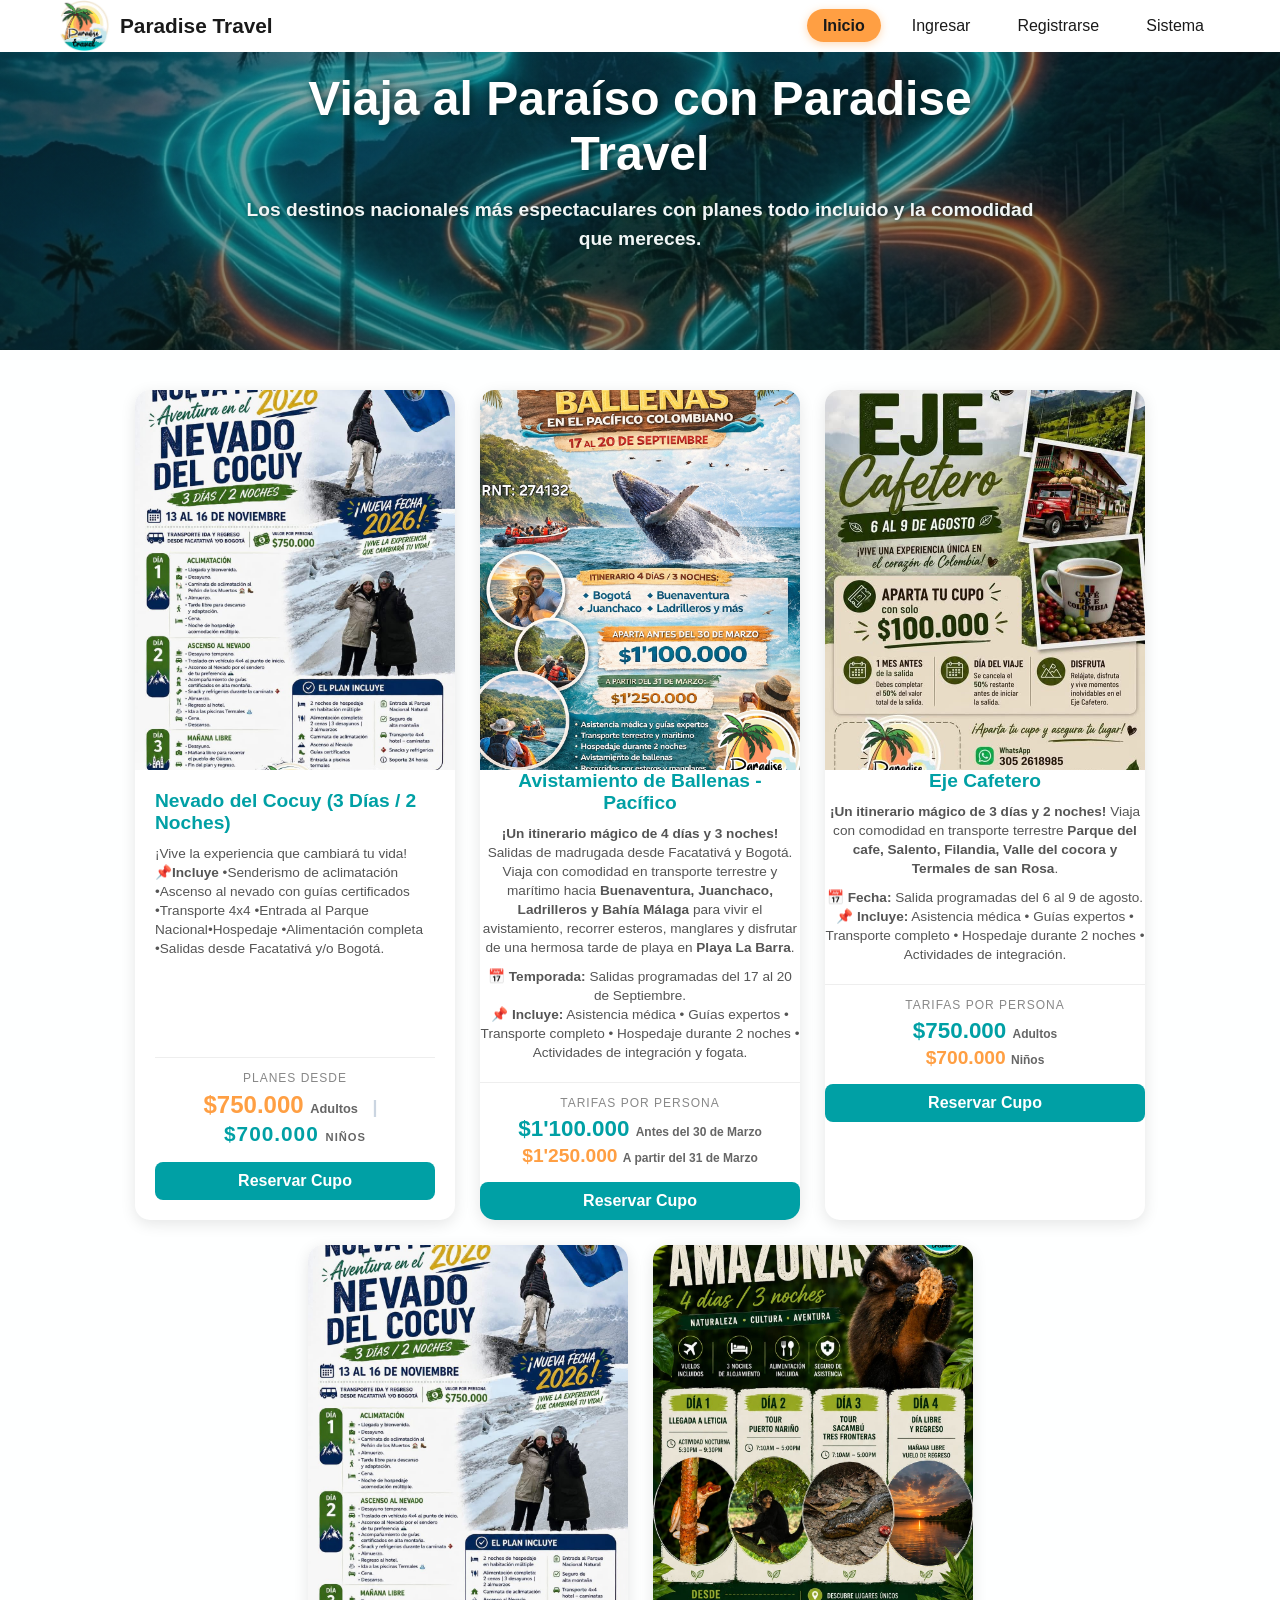
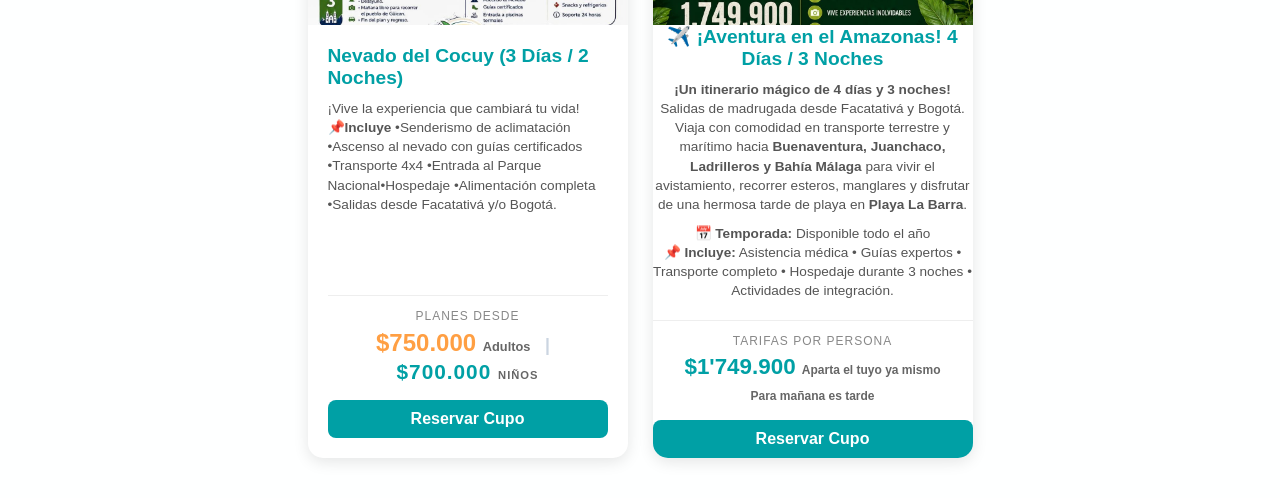
==== commit a828a8a2: "fix: corregir astilos y estructura de formularios" ====
--- a/index.html
+++ b/index.html
@@ -18,7 +18,7 @@
             </a>
 
             <ul class="nav-enlaces">
-                <li><a href="index.html" class="activo">"Inicio</a></li>
+                <li><a href="index.html" class="activo">Inicio</a></li>
                 <li><a href="login.html">Ingresar</a></li>
                 <li><a href="registro.html">Registrarse</a></li>
                 <li><a href="error.html">Sistema</a></li>
@@ -156,7 +156,7 @@
             <div class="tarjeta-destino">
                 <div class="tarjeta-imagen-hover">
                     <!-- Esta es la que se ve al principio -->
-                    <img class="foto-frontal" src="img/FL amazonas.jpeg" alt="Fl 1 Ballenas">
+                    <img class="foto-frontal" src="img/Amazonas_ok.jpeg" alt="Fl 1 Ballenas">
                     <img class="foto-trasera" src="   " alt="fl 2 Ballenas">
                 </div>
                 <div class="tarjeta-cuerpo-ancho">
@@ -166,17 +166,17 @@
                     </p>
 
                     <p class="tarjeta-descripcion" style="font-size: 0.85rem; color: #555; margin-top: -10px;">
-                        📅 <strong>Temporada:</strong> Salidas programadas del 17 al 20 de Septiembre. <br>
-                        📌 <strong>Incluye:</strong> Asistencia médica • Guías expertos • Transporte completo • Hospedaje durante 2 noches • Actividades de integración y fogata.
+                        📅 <strong>Temporada:</strong> Disponible todo el año <br>
+                        📌 <strong>Incluye:</strong> Asistencia médica • Guías expertos • Transporte completo • Hospedaje durante 3 noches • Actividades de integración.
                     </p>
 
                     <div class="tarjeta-precio" style="border-top: 1px solid #eeeeee; padding-top: 10px; margin-bottom: 15px; text-align: center;">
                         <span style="font-size: 0.75rem; color: #888; text-transform: uppercase; letter-spacing: 1px;">Tarifas por Persona</span>
                         <p style="margin: 5px 0 0 0; font-size: 1.4rem; font-weight: bold; color: #00a0a5;">
-                            $1'100.000 <small style="font-size: 0.75rem; color: #666; font-weight: normal;"><strong>Antes del 30 de Marzo</strong></small>
+                            $1'749.900 <small style="font-size: 0.75rem; color: #666; font-weight: normal;"><strong> Aparta el tuyo ya mismo </strong></small>
                         </p>
                         <p style="margin: 3px 0 0 0; font-size: 1.2rem; font-weight: bold; color: #ff9f43;">
-                            $1'250.000 <small style="font-size: 0.75rem; color: #666; font-weight: normal;"><strong>A partir del 31 de Marzo</strong></small>
+                            <small style="font-size: 0.75rem; color: #666; font-weight: normal;"><strong> Para mañana es tarde </strong></small>
                         </p>
                     </div>
                     <a href="registro.html" class="boton-tarjeta">Reservar Cupo</a>
--- a/css/estilos.css
+++ b/css/estilos.css
@@ -119,31 +119,59 @@
     margin: 40px auto;
 }
 
-/* Úsalo en HTML como <main class="contenedor-formulario"> para vistas de login/registro */
+/* Nueva clase auxiliar para centrar la tarjeta del login en la pantalla */
+.login-page-wrapper {
+    display: flex;
+    justify-content: center;
+    align-items: center;
+    min-height: 70vh; /* Le da una buena altura para centrarlo verticalmente */
+    padding: 20px;
+}
+
+/* Úsalo en el formulario para crear la tarjeta blanca */
 .contenedor-formulario {
-    max-width: 400px;
-    width: 90%;
-    background-color: #ffffff;
+    max-width: 400px;             /* Limita el ancho para que se vea estético */
+    width: 100%;
+    background-color: #ffffff !important; /* Fuerza el fondo blanco */
     padding: 35px;
     border-radius: 20px;
-    border-top: 5px solid #00a0a5; 
+    border-top: 5px solid #00a0a5;
     box-shadow: 0 15px 30px rgba(0, 0, 0, 0.08);
-}
-
-main h2 {
-    color: #00a0a5;
-    margin-bottom: 25px;
+    
+    /* Organiza los elementos internos uno ABAJO del otro */
+    display: flex;
+    flex-direction: column;
+    gap: 15px;                    
+    box-sizing: border-box;
+}
+
+/* Estilos de los textos dentro de la tarjeta */
+.contenedor-formulario h2 {
+    color: #00a0a5 !important;
+    margin: 0 0 10px 0 !important;
+    font-size: 1.6rem;
+    text-align: center;
+}
+
+.contenedor-formulario label {
+    font-weight: bold;
+    text-align: center;
+    color: #333;
+    margin-top: 5px;
+    display: block;
 }
 
 /* 5. INPUTS Y CAJAS DE TEXTO */
 input {
-    width: 100%; /* Cambiado a 100% gracias a box-sizing */
+    width: 100%; 
     padding: 12px;
-    margin-top: 8px;
+    margin-top: 5px;
     border: 2px solid #cbd5e1;
     border-radius: 8px;
     font-size: 1rem;
     outline: none;
+    text-align: center;           /* Centra el texto y el placeholder */
+    box-sizing: border-box;       /* Evita que los inputs se salgan de la tarjeta */
     transition: all 0.3s ease;
 }
 
@@ -177,7 +205,7 @@
     box-shadow: 0 6px 15px rgba(0, 160, 165, 0.4);
 }
 
-/* 7. BANNER PRINCIPAL INTERACTIVO (HERO) */
+/* 7. BANNER PRINCIPAL INTERACTIVO  */
 .hero-banner {
     background-image: linear-gradient(rgba(10, 35, 36, 0.4), rgba(10, 35, 36, 0.5)), url('../img/fondo banner.png');
     background-size: cover;
@@ -396,7 +424,7 @@
 /* 12. PIE DE PÁGINA (FOOTER) */
 footer {
     background-color: #1a1a1a;
-    color: #ffffff;
+    color: #351d8a;
     padding: 15px;
     font-size: 0.9rem;
     margin-top: auto;
